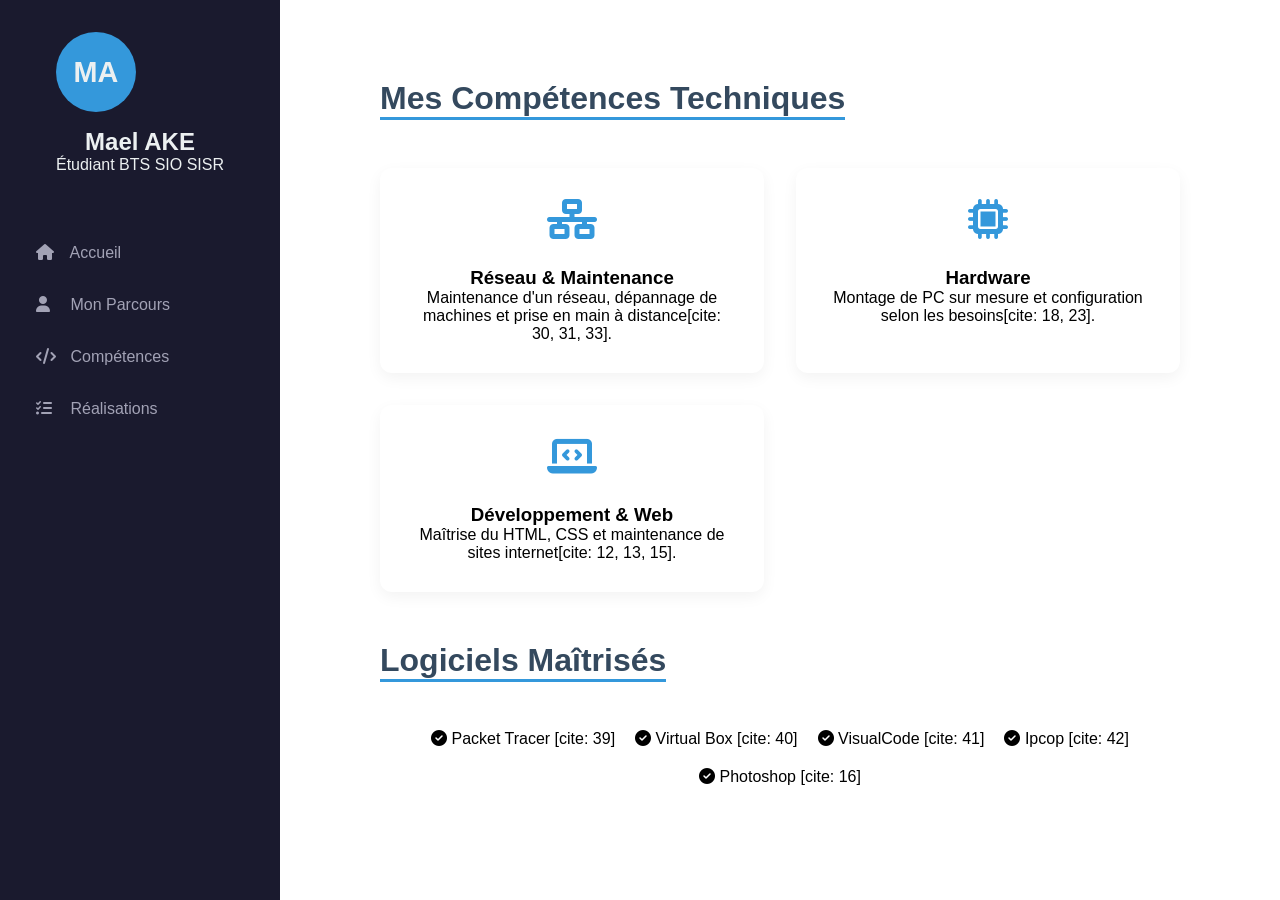
==== competences.html @ 00f34363 "Create competences.html" ====
<!DOCTYPE html>
<html lang="fr">
<head>
    <meta charset="UTF-8">
    <meta name="viewport" content="width=device-width, initial-scale=1.0">
    <title>Compétences | Mael AKE</title>
    <link rel="stylesheet" href="style.css">
    <link rel="stylesheet" href="https://cdnjs.cloudflare.com/ajax/libs/font-awesome/6.4.0/css/all.min.css">
</head>
<body>
    <header>
        <nav class="sidebar">
            <div class="profile-area">
                <div class="avatar">MA</div>
                <h1>Mael AKE</h1>
                <p>Étudiant BTS SIO SISR</p>
            </div>
            <ul class="nav-menu">
                <li><a href="index.html"><i class="fas fa-home"></i> Accueil</a></li>
                <li><a href="parcours.html"><i class="fas fa-user"></i> Mon Parcours</a></li>
                <li><a href="competences.html"><i class="fas fa-code"></i> Compétences</a></li>
                <li><a href="projets.html"><i class="fas fa-tasks"></i> Réalisations</a></li>
            </ul>
        </nav>
    </header>

    <main class="content">
        <section class="section">
            <h2 class="title">Mes Compétences Techniques</h2>
            <div class="project-grid">
                <div class="project-card">
                    <div class="project-icon"><i class="fas fa-network-wired"></i></div>
                    <h3>Réseau & Maintenance</h3>
                    <p>Maintenance d'un réseau, dépannage de machines et prise en main à distance[cite: 30, 31, 33].</p>
                </div>
                <div class="project-card">
                    <div class="project-icon"><i class="fas fa-microchip"></i></div>
                    <h3>Hardware</h3>
                    <p>Montage de PC sur mesure et configuration selon les besoins[cite: 18, 23].</p>
                </div>
                <div class="project-card">
                    <div class="project-icon"><i class="fas fa-laptop-code"></i></div>
                    <h3>Développement & Web</h3>
                    <p>Maîtrise du HTML, CSS et maintenance de sites internet[cite: 12, 13, 15].</p>
                </div>
            </div>

            <h2 class="title" style="margin-top: 50px;">Logiciels Maîtrisés</h2>
            <div class="veille-box">
                <ul style="list-style: none; display: flex; gap: 20px; flex-wrap: wrap; justify-content: center;">
                    <li><i class="fas fa-check-circle"></i> Packet Tracer [cite: 39]</li>
                    <li><i class="fas fa-check-circle"></i> Virtual Box [cite: 40]</li>
                    <li><i class="fas fa-check-circle"></i> VisualCode [cite: 41]</li>
                    <li><i class="fas fa-check-circle"></i> Ipcop [cite: 42]</li>
                    <li><i class="fas fa-check-circle"></i> Photoshop [cite: 16]</li>
                </ul>
            </div>
        </section>
    </main>
</body>
</html>
---- style.css ----
:root {
    --side-bg: #1a1a2e;
    --main-blue: #34495e;
    --accent: #3498db;
    --text-white: #ecf0f1;
    --light-gray: #f4f7f6;
}

* {
    margin: 0;
    padding: 0;
    box-sizing: border-box;
    font-family: 'Poppins', sans-serif;
}

body {
    display: flex;
    background-color: white;
}

/* Sidebar Navigation */
.sidebar {
    width: 280px;
    height: 100vh;
    background-color: var(--side-bg);
    position: fixed;
    color: var(--text-white);
    padding: 2rem 1rem;
    display: flex;
    flex-direction: column;
    align-items: center;
}

.profile-area {
    text-align: center;
    margin-bottom: 3rem;
}

.avatar {
    width: 80px;
    height: 80px;
    background: var(--accent);
    border-radius: 50%;
    display: flex;
    align-items: center;
    justify-content: center;
    font-size: 1.8rem;
    font-weight: bold;
    margin-bottom: 1rem;
}

.nav-menu {
    list-style: none;
    width: 100%;
}

.nav-menu li {
    margin: 10px 0;
}

.nav-menu a {
    color: #a2a2b5;
    text-decoration: none;
    display: block;
    padding: 12px 20px;
    border-radius: 8px;
    transition: 0.3s;
}

.nav-menu a i {
    margin-right: 10px;
    width: 20px;
}

.nav-menu a:hover {
    background: #252545;
    color: white;
}

/* Main Content Area */
.content {
    margin-left: 280px;
    width: calc(100% - 280px);
}

.section {
    padding: 80px 10%;
}

.gray-bg { background-color: var(--light-gray); }

.title {
    font-size: 2rem;
    color: var(--main-blue);
    margin-bottom: 3rem;
    border-bottom: 3px solid var(--accent);
    display: inline-block;
}

/* Hero Section */
.hero-section {
    height: 100vh;
    background: linear-gradient(rgba(0,0,0,0.6), rgba(0,0,0,0.6)), url('https://images.unsplash.com/photo-1510511459019-5dda7724fd87?auto=format&fit=crop&q=80') center/cover;
    display: flex;
    align-items: center;
    justify-content: center;
    color: white;
    text-align: center;
}

.hero-section h1 { font-size: 3.5rem; }

.cta-group {
    margin-top: 2rem;
    display: flex;
    gap: 1rem;
    justify-content: center;
}

.btn-main, .btn-sub {
    padding: 12px 25px;
    border-radius: 5px;
    text-decoration: none;
    font-weight: bold;
}

.btn-main { background: var(--accent); color: white; }
.btn-sub { border: 2px solid white; color: white; }

/* Cards */
.project-grid {
    display: grid;
    grid-template-columns: repeat(auto-fit, minmax(280px, 1fr));
    gap: 2rem;
}

.project-card {
    background: white;
    padding: 30px;
    border-radius: 12px;
    box-shadow: 0 5px 15px rgba(0,0,0,0.05);
    text-align: center;
    transition: 0.3s;
}

.project-card:hover { transform: translateY(-10px); }

.project-icon {
    font-size: 2.5rem;
    color: var(--accent);
    margin-bottom: 1.5rem;
}

.link {
    color: var(--accent);
    text-decoration: none;
    font-weight: bold;
    display: inline-block;
    margin-top: 15px;
}

/* Responsive */
@media (max-width: 768px) {
    .sidebar { width: 100%; height: auto; position: relative; }
    .content { margin-left: 0; width: 100%; }
}
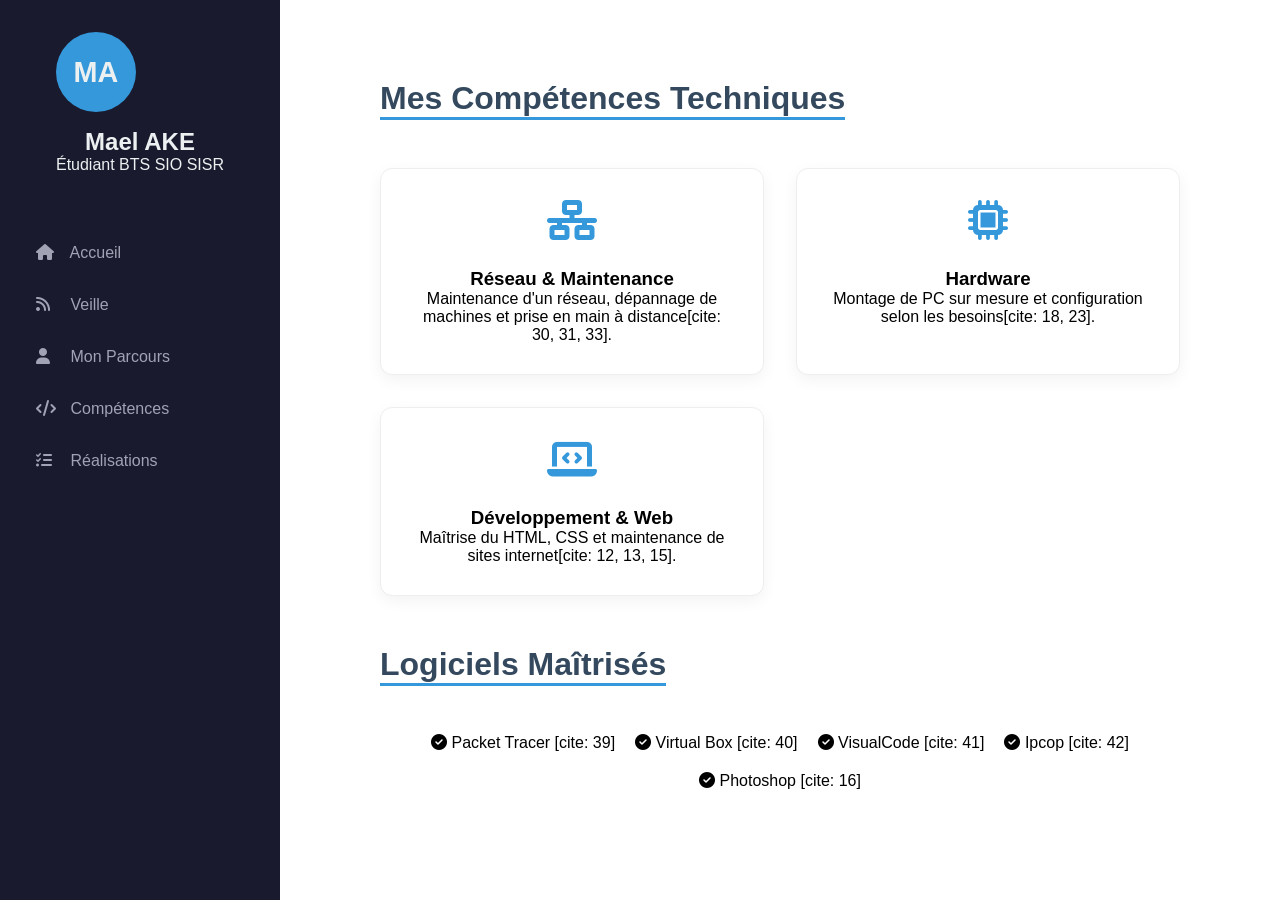
==== commit 6a1d0ccd: "Update competences.html" ====
--- a/competences.html
+++ b/competences.html
@@ -17,6 +17,7 @@
             </div>
             <ul class="nav-menu">
                 <li><a href="index.html"><i class="fas fa-home"></i> Accueil</a></li>
+                <li><a href="veille.html"><i class="fas fa-rss"></i> Veille</a></li>
                 <li><a href="parcours.html"><i class="fas fa-user"></i> Mon Parcours</a></li>
                 <li><a href="competences.html"><i class="fas fa-code"></i> Compétences</a></li>
                 <li><a href="projets.html"><i class="fas fa-tasks"></i> Réalisations</a></li>
--- a/style.css
+++ b/style.css
@@ -72,9 +72,10 @@
     width: 20px;
 }
 
-.nav-menu a:hover {
+.nav-menu a:hover, .nav-menu a.active {
     background: #252545;
     color: white;
+    border-left: 4px solid var(--accent);
 }
 
 /* Main Content Area */
@@ -87,7 +88,9 @@
     padding: 80px 10%;
 }
 
-.gray-bg { background-color: var(--light-gray); }
+.gray-bg { 
+    background-color: var(--light-gray); 
+}
 
 .title {
     font-size: 2rem;
@@ -100,7 +103,7 @@
 /* Hero Section */
 .hero-section {
     height: 100vh;
-    background: linear-gradient(rgba(0,0,0,0.6), rgba(0,0,0,0.6)), url('https://images.unsplash.com/photo-1510511459019-5dda7724fd87?auto=format&fit=crop&q=80') center/cover;
+    background: url('https://images.unsplash.com/photo-1510511459019-5dda7724fd87?auto=format&fit=crop&q=80') center/cover;
     display: flex;
     align-items: center;
     justify-content: center;
@@ -108,7 +111,21 @@
     text-align: center;
 }
 
-.hero-section h1 { font-size: 3.5rem; }
+.overlay {
+    background: rgba(0, 0, 0, 0.6);
+    width: 100%;
+    height: 100%;
+    display: flex;
+    flex-direction: column;
+    align-items: center;
+    justify-content: center;
+    padding: 0 20px;
+}
+
+.hero-section h1 { 
+    font-size: 3.5rem; 
+    margin-bottom: 10px;
+}
 
 .cta-group {
     margin-top: 2rem;
@@ -122,12 +139,54 @@
     border-radius: 5px;
     text-decoration: none;
     font-weight: bold;
-}
-
-.btn-main { background: var(--accent); color: white; }
-.btn-sub { border: 2px solid white; color: white; }
-
-/* Cards */
+    transition: 0.3s;
+}
+
+.btn-main { 
+    background: var(--accent); 
+    color: white; 
+}
+.btn-main:hover {
+    background: #2980b9;
+}
+
+.btn-sub { 
+    border: 2px solid white; 
+    color: white; 
+}
+.btn-sub:hover {
+    background: white;
+    color: var(--main-blue);
+}
+
+/* Timeline (Pour la page Parcours) */
+.timeline {
+    border-left: 3px solid var(--accent);
+    padding-left: 20px;
+    margin-left: 10px;
+}
+.time-item {
+    margin-bottom: 30px;
+    position: relative;
+}
+.time-item::before {
+    content: '';
+    position: absolute;
+    left: -29px;
+    top: 0;
+    width: 15px;
+    height: 15px;
+    background: var(--accent);
+    border-radius: 50%;
+}
+.date {
+    color: var(--accent);
+    font-weight: bold;
+    display: block;
+    margin-bottom: 5px;
+}
+
+/* Cards (Pour Compétences et Réalisations) */
 .project-grid {
     display: grid;
     grid-template-columns: repeat(auto-fit, minmax(280px, 1fr));
@@ -141,9 +200,13 @@
     box-shadow: 0 5px 15px rgba(0,0,0,0.05);
     text-align: center;
     transition: 0.3s;
-}
-
-.project-card:hover { transform: translateY(-10px); }
+    border: 1px solid #eee;
+}
+
+.project-card:hover { 
+    transform: translateY(-10px); 
+    box-shadow: 0 8px 25px rgba(0,0,0,0.1);
+}
 
 .project-icon {
     font-size: 2.5rem;
@@ -151,16 +214,25 @@
     margin-bottom: 1.5rem;
 }
 
-.link {
-    color: var(--accent);
-    text-decoration: none;
-    font-weight: bold;
-    display: inline-block;
-    margin-top: 15px;
-}
-
 /* Responsive */
 @media (max-width: 768px) {
-    .sidebar { width: 100%; height: auto; position: relative; }
-    .content { margin-left: 0; width: 100%; }
-}
+    body {
+        flex-direction: column;
+    }
+    .sidebar { 
+        width: 100%; 
+        height: auto; 
+        position: relative; 
+        padding: 1rem;
+    }
+    .content { 
+        margin-left: 0; 
+        width: 100%; 
+    }
+    .hero-section h1 {
+        font-size: 2rem;
+    }
+    .cta-group {
+        flex-direction: column;
+    }
+}
